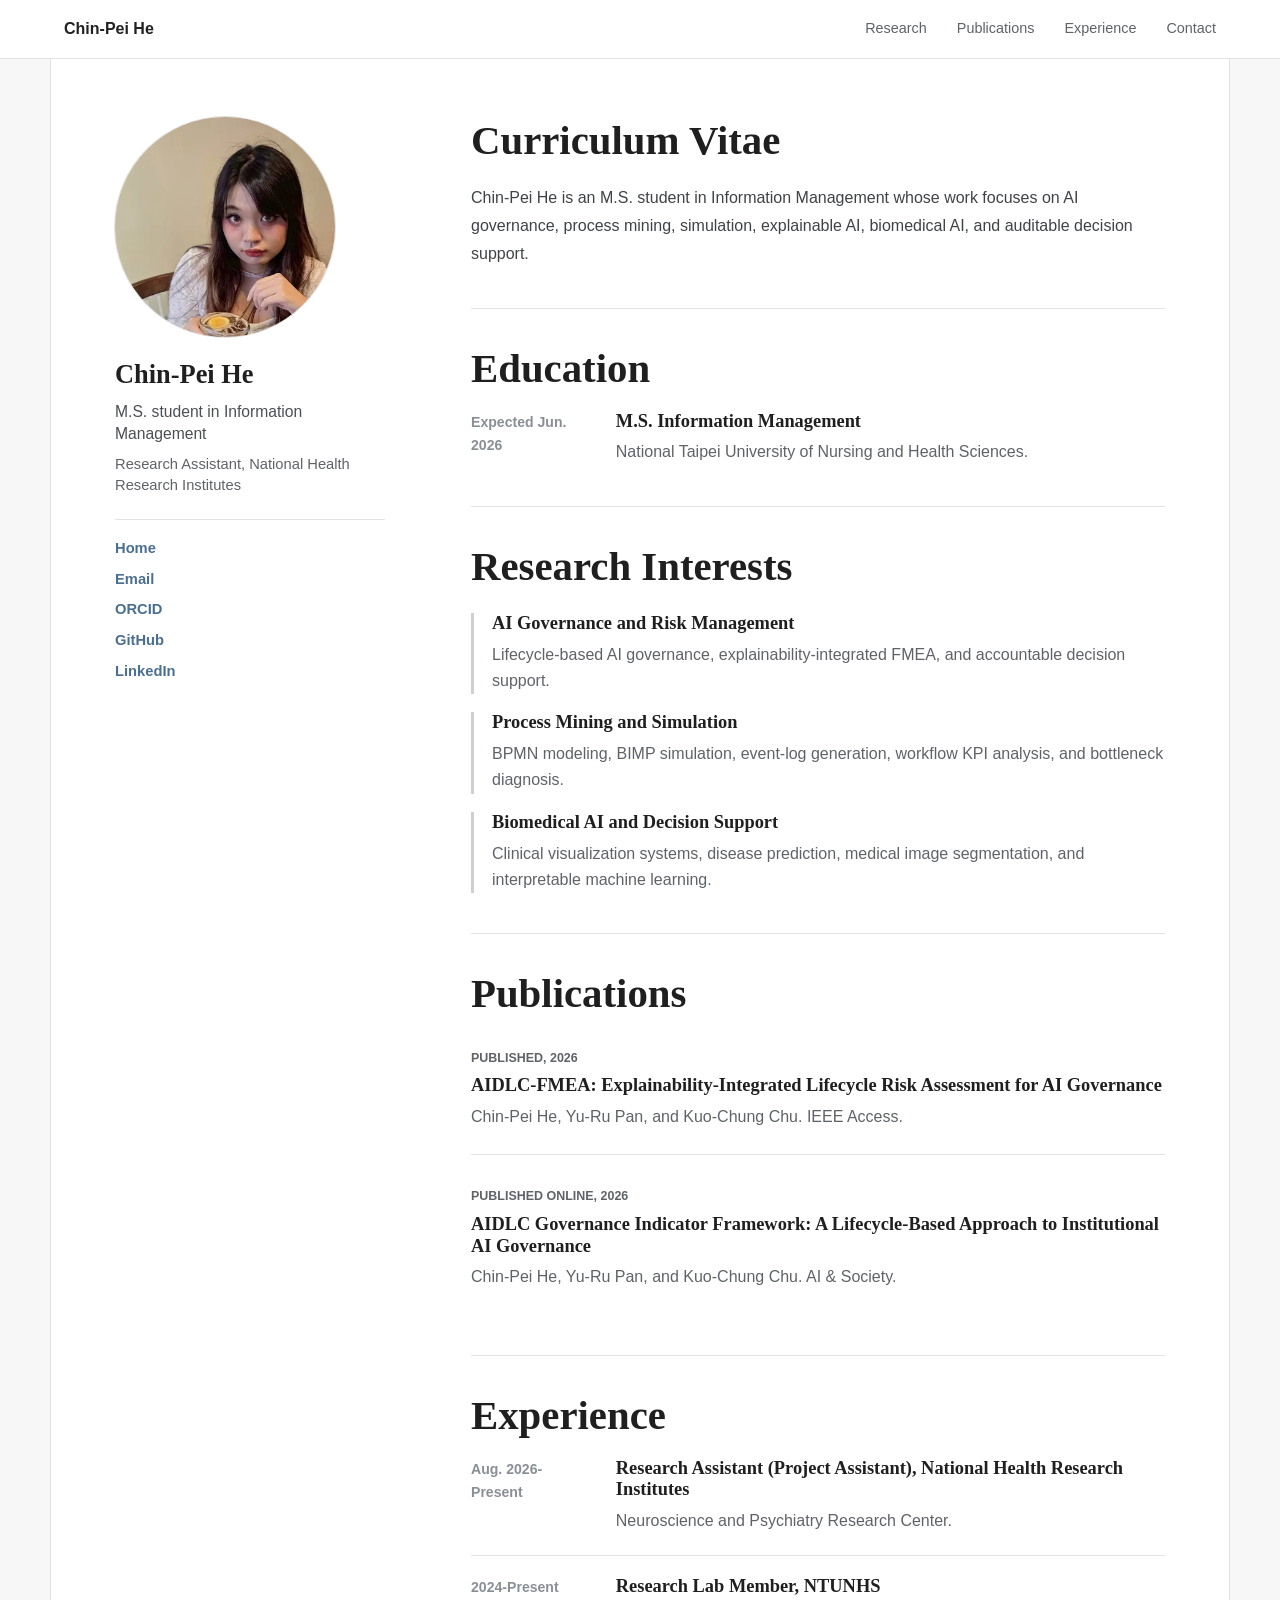
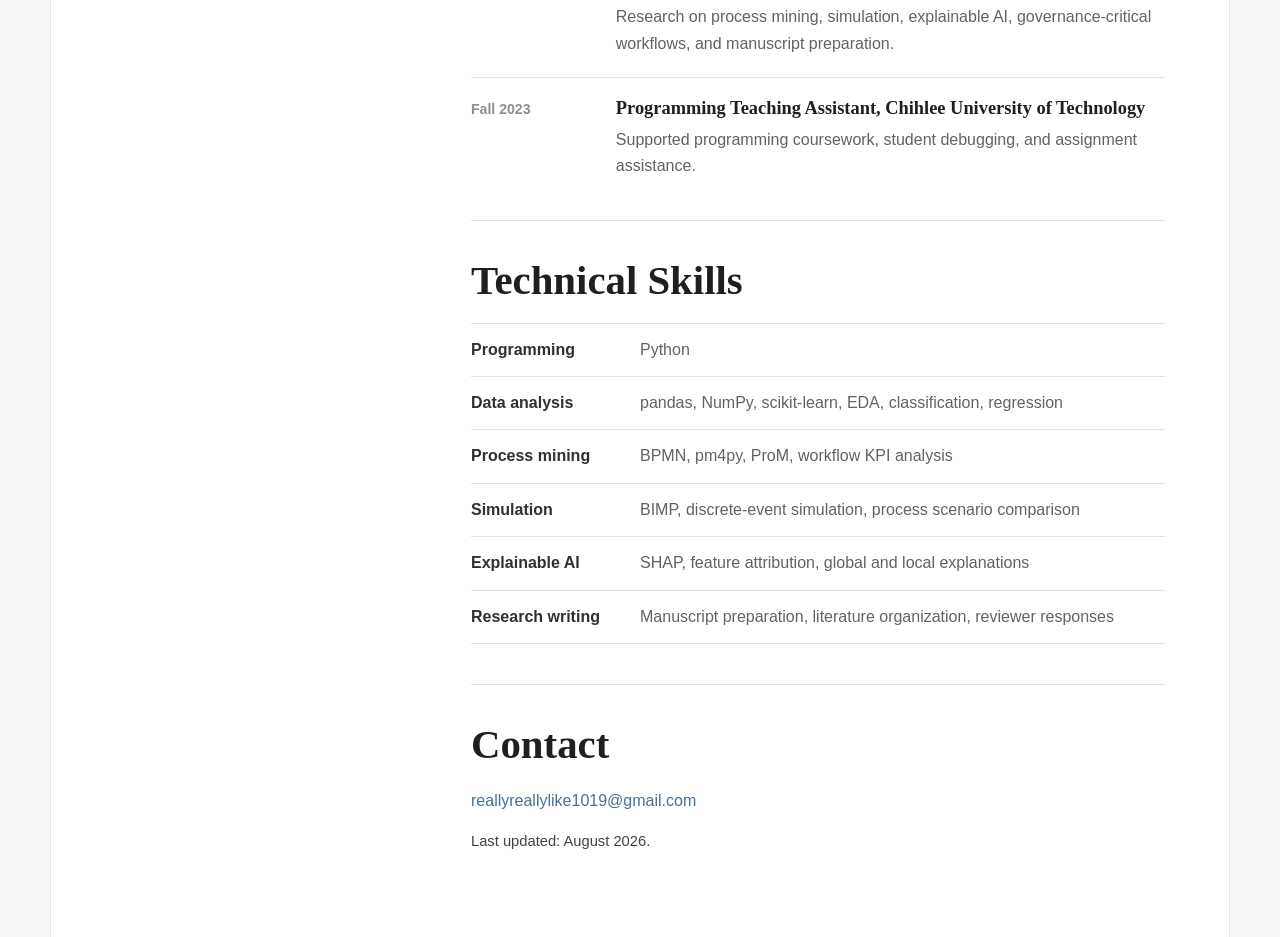
==== cv.html @ ba07c003 "Add public CV page" ====
<!doctype html>
<html lang="en">
  <head>
    <meta charset="utf-8" />
    <meta name="viewport" content="width=device-width, initial-scale=1" />
    <title>CV | Chin-Pei He</title>
    <meta
      name="description"
      content="Public CV page for Chin-Pei He, including education, research interests, publications, experience, service, and skills."
    />
    <link rel="stylesheet" href="styles.css" />
  </head>
  <body>
    <main class="academic-site" id="top">
      <header class="masthead" aria-label="Site header">
        <a class="site-title" href="index.html">Chin-Pei He</a>
        <nav class="top-nav" aria-label="Primary navigation">
          <a href="index.html#research">Research</a>
          <a href="index.html#publications">Publications</a>
          <a href="index.html#experience">Experience</a>
          <a href="index.html#contact">Contact</a>
        </nav>
      </header>

      <div class="page-grid">
        <aside class="author-sidebar" aria-label="Author profile">
          <img
            class="author-photo"
            src="assets/profile-web.webp"
            alt="Portrait of Chin-Pei He"
          />
          <h1>Chin-Pei He</h1>
          <p class="author-role">M.S. student in Information Management</p>
          <p class="author-affiliation">
            Research Assistant, National Health Research Institutes
          </p>
          <ul class="author-links" aria-label="Profile links">
            <li><a href="index.html">Home</a></li>
            <li><a href="mailto:reallyreallylike1019@gmail.com">Email</a></li>
            <li><a href="https://orcid.org/0009-0004-8913-9179" target="_blank" rel="noreferrer">ORCID</a></li>
            <li><a href="https://github.com/Ruby1019" target="_blank" rel="noreferrer">GitHub</a></li>
            <li><a href="https://www.linkedin.com/in/reallyreallylike1019/" target="_blank" rel="noreferrer">LinkedIn</a></li>
          </ul>
        </aside>

        <article class="content">
          <section class="intro-section">
            <h2>Curriculum Vitae</h2>
            <p>
              Chin-Pei He is an M.S. student in Information Management whose
              work focuses on AI governance, process mining, simulation,
              explainable AI, biomedical AI, and auditable decision support.
            </p>
          </section>

          <section class="content-section">
            <h2>Education</h2>
            <div class="timeline">
              <article class="timeline-item">
                <span>Expected Jun. 2026</span>
                <div>
                  <h3>M.S. Information Management</h3>
                  <p>National Taipei University of Nursing and Health Sciences.</p>
                </div>
              </article>
            </div>
          </section>

          <section class="content-section">
            <h2>Research Interests</h2>
            <div class="interest-list">
              <article class="interest-item">
                <h3>AI Governance and Risk Management</h3>
                <p>Lifecycle-based AI governance, explainability-integrated FMEA, and accountable decision support.</p>
              </article>
              <article class="interest-item">
                <h3>Process Mining and Simulation</h3>
                <p>BPMN modeling, BIMP simulation, event-log generation, workflow KPI analysis, and bottleneck diagnosis.</p>
              </article>
              <article class="interest-item">
                <h3>Biomedical AI and Decision Support</h3>
                <p>Clinical visualization systems, disease prediction, medical image segmentation, and interpretable machine learning.</p>
              </article>
            </div>
          </section>

          <section class="content-section">
            <h2>Publications</h2>
            <div class="publication-list">
              <article class="publication">
                <p class="publication-status">Published, 2026</p>
                <h3>AIDLC-FMEA: Explainability-Integrated Lifecycle Risk Assessment for AI Governance</h3>
                <p>Chin-Pei He, Yu-Ru Pan, and Kuo-Chung Chu. IEEE Access.</p>
              </article>
              <article class="publication">
                <p class="publication-status">Published online, 2026</p>
                <h3>AIDLC Governance Indicator Framework: A Lifecycle-Based Approach to Institutional AI Governance</h3>
                <p>Chin-Pei He, Yu-Ru Pan, and Kuo-Chung Chu. AI &amp; Society.</p>
              </article>
            </div>
          </section>

          <section class="content-section">
            <h2>Experience</h2>
            <div class="timeline">
              <article class="timeline-item">
                <span>Aug. 2026-Present</span>
                <div>
                  <h3>Research Assistant (Project Assistant), National Health Research Institutes</h3>
                  <p>Neuroscience and Psychiatry Research Center.</p>
                </div>
              </article>
              <article class="timeline-item">
                <span>2024-Present</span>
                <div>
                  <h3>Research Lab Member, NTUNHS</h3>
                  <p>Research on process mining, simulation, explainable AI, governance-critical workflows, and manuscript preparation.</p>
                </div>
              </article>
              <article class="timeline-item">
                <span>Fall 2023</span>
                <div>
                  <h3>Programming Teaching Assistant, Chihlee University of Technology</h3>
                  <p>Supported programming coursework, student debugging, and assignment assistance.</p>
                </div>
              </article>
            </div>
          </section>

          <section class="content-section">
            <h2>Technical Skills</h2>
            <div class="skill-list">
              <div><strong>Programming</strong><span>Python</span></div>
              <div><strong>Data analysis</strong><span>pandas, NumPy, scikit-learn, EDA, classification, regression</span></div>
              <div><strong>Process mining</strong><span>BPMN, pm4py, ProM, workflow KPI analysis</span></div>
              <div><strong>Simulation</strong><span>BIMP, discrete-event simulation, process scenario comparison</span></div>
              <div><strong>Explainable AI</strong><span>SHAP, feature attribution, global and local explanations</span></div>
              <div><strong>Research writing</strong><span>Manuscript preparation, literature organization, reviewer responses</span></div>
            </div>
          </section>

          <section class="content-section contact-section">
            <h2>Contact</h2>
            <p><a href="mailto:reallyreallylike1019@gmail.com">reallyreallylike1019@gmail.com</a></p>
            <p class="last-updated">Last updated: August 2026.</p>
          </section>
        </article>
      </div>
    </main>
  </body>
</html>
---- styles.css ----
:root {
  --background: #ffffff;
  --page: #f7f7f7;
  --surface: #ffffff;
  --foreground: #2b2b2b;
  --muted: #5f6368;
  --subtle: #8a8f95;
  --line: #e2e2e2;
  --line-strong: #cfcfcf;
  --link: #4a6f91;
  --link-hover: #2e506f;
  --sidebar: #333333;
}

* {
  box-sizing: border-box;
}

html {
  scroll-behavior: smooth;
}

body {
  margin: 0;
  background: var(--page);
  color: var(--foreground);
  font-family:
    Arial, Helvetica, "Noto Sans", "Liberation Sans", system-ui, sans-serif;
  font-size: 16px;
  line-height: 1.65;
}

a {
  color: var(--link);
  text-decoration: none;
}

a:hover {
  color: var(--link-hover);
  text-decoration: underline;
  text-underline-offset: 3px;
}

h1,
h2,
h3,
p {
  overflow-wrap: anywhere;
}

h1,
h2,
h3 {
  color: #1f1f1f;
  font-family: Georgia, "Times New Roman", serif;
  font-weight: 700;
  letter-spacing: 0;
  line-height: 1.18;
}

p {
  margin: 0;
}

.academic-site {
  min-height: 100vh;
}

.masthead {
  position: sticky;
  top: 0;
  z-index: 10;
  display: flex;
  align-items: center;
  justify-content: space-between;
  gap: 24px;
  border-bottom: 1px solid var(--line);
  background: rgba(255, 255, 255, 0.96);
  padding: 16px clamp(20px, 5vw, 72px);
}

.site-title {
  flex: 0 0 auto;
  color: #222222;
  font-size: 1rem;
  font-weight: 700;
}

.top-nav {
  display: flex;
  align-items: center;
  justify-content: flex-end;
  gap: clamp(14px, 2.4vw, 30px);
  color: var(--muted);
  font-size: 0.9rem;
}

.top-nav a {
  color: var(--muted);
}

.top-nav a:hover {
  color: #222222;
}

.page-grid {
  display: grid;
  grid-template-columns: minmax(220px, 270px) minmax(0, 820px);
  gap: clamp(42px, 7vw, 86px);
  align-items: start;
  width: min(100%, 1180px);
  margin: 0 auto;
  padding: clamp(34px, 5vw, 58px) clamp(20px, 5vw, 72px) 82px;
  background: var(--background);
  border-left: 1px solid var(--line);
  border-right: 1px solid var(--line);
}

.author-sidebar {
  position: sticky;
  top: 92px;
  display: grid;
  align-content: start;
  color: var(--sidebar);
}

.author-photo {
  display: block;
  width: min(100%, 220px);
  aspect-ratio: 1 / 1;
  border-radius: 50%;
  object-fit: cover;
  object-position: 54% 35%;
  box-shadow: 0 0 0 1px var(--line);
}

.author-sidebar h1 {
  margin: 22px 0 0;
  font-size: 1.65rem;
}

.author-role {
  margin-top: 10px;
  color: #4b4f54;
  font-size: 0.98rem;
  line-height: 1.45;
}

.author-affiliation {
  margin-top: 8px;
  color: var(--muted);
  font-size: 0.92rem;
  line-height: 1.45;
}

.author-links {
  display: grid;
  gap: 10px;
  margin: 22px 0 0;
  padding: 18px 0 0;
  border-top: 1px solid var(--line);
  color: var(--muted);
  font-size: 0.92rem;
  line-height: 1.42;
  list-style: none;
}

.author-links a {
  font-weight: 700;
}

.content {
  min-width: 0;
}

.intro-section,
.content-section {
  padding-bottom: 40px;
  border-bottom: 1px solid var(--line);
}

.content-section {
  padding-top: 36px;
}

.intro-section h2,
.content-section h2 {
  margin: 0 0 18px;
  font-size: clamp(1.85rem, 4vw, 2.55rem);
}

.intro-section p,
.content-section > p {
  max-width: 760px;
  color: #3f4347;
  line-height: 1.75;
}

.intro-section p + p,
.content-section > p + p {
  margin-top: 14px;
}

.action-row {
  display: flex;
  flex-wrap: wrap;
  gap: 10px;
  margin-top: 24px;
}

.action-row a {
  display: inline-flex;
  min-height: 36px;
  align-items: center;
  border: 1px solid var(--line-strong);
  background: #fafafa;
  padding: 0 13px;
  color: #333333;
  font-size: 0.88rem;
  font-weight: 700;
}

.action-row a:hover {
  border-color: #9ca3aa;
  background: #f1f3f4;
  text-decoration: none;
}

.interest-list {
  display: grid;
  gap: 18px;
  margin-top: 22px;
}

.interest-item {
  border-left: 3px solid var(--line-strong);
  padding-left: 18px;
}

.interest-item h3,
.publication h3,
.timeline-item h3 {
  margin: 0;
  font-size: 1.15rem;
}

.interest-item p,
.publication p,
.timeline-item p {
  margin-top: 7px;
  color: var(--muted);
  line-height: 1.65;
}

.news-list {
  display: grid;
  gap: 9px;
  margin: 0;
  padding-left: 19px;
  color: #3f4347;
}

.news-list li::marker {
  color: var(--subtle);
}

.publication-list {
  display: grid;
  gap: 0;
  margin-top: 22px;
}

.publication {
  padding: 24px 0;
  border-top: 1px solid var(--line);
}

.publication:first-child {
  border-top: 0;
  padding-top: 0;
}

.publication-status {
  margin: 0 0 7px;
  color: var(--subtle);
  font-size: 0.78rem;
  font-weight: 700;
  letter-spacing: 0;
  text-transform: uppercase;
}

.publication-links {
  display: flex;
  flex-wrap: wrap;
  gap: 10px;
  margin-top: 12px;
}

.publication-links a {
  font-size: 0.9rem;
  font-weight: 700;
}

.timeline {
  display: grid;
  gap: 20px;
}

.timeline-item {
  display: grid;
  grid-template-columns: minmax(112px, 0.22fr) minmax(0, 1fr);
  gap: 24px;
  padding-top: 20px;
  border-top: 1px solid var(--line);
}

.timeline-item:first-child {
  padding-top: 0;
  border-top: 0;
}

.timeline-item span {
  color: var(--subtle);
  font-size: 0.88rem;
  font-weight: 700;
}

.compact-section {
  padding-bottom: 36px;
}

.skill-list {
  display: grid;
  gap: 0;
  border-top: 1px solid var(--line);
}

.skill-list div {
  display: grid;
  grid-template-columns: minmax(130px, 0.28fr) minmax(0, 1fr);
  gap: 22px;
  border-bottom: 1px solid var(--line);
  padding: 13px 0;
}

.skill-list strong {
  color: #2e3134;
}

.skill-list span {
  color: var(--muted);
}

.contact-section {
  border-bottom: 0;
  padding-bottom: 0;
}

.last-updated {
  color: var(--subtle);
  font-size: 0.92rem;
}

@media (max-width: 900px) {
  .masthead {
    align-items: flex-start;
    flex-direction: column;
    gap: 10px;
  }

  .top-nav {
    justify-content: flex-start;
    flex-wrap: wrap;
    gap: 8px 16px;
  }

  .page-grid {
    grid-template-columns: 1fr;
    border: 0;
  }

  .author-sidebar {
    position: static;
    grid-template-columns: 120px minmax(0, 1fr);
    column-gap: 22px;
  }

  .author-photo {
    grid-row: span 4;
    width: 120px;
  }

  .author-sidebar h1 {
    margin-top: 0;
  }

  .author-links {
    grid-column: 1 / -1;
  }
}

@media (max-width: 620px) {
  body {
    font-size: 15px;
  }

  .masthead {
    padding: 14px 18px;
  }

  .page-grid {
    padding: 28px 18px 62px;
  }

  .author-sidebar {
    grid-template-columns: 92px minmax(0, 1fr);
    column-gap: 16px;
  }

  .author-photo {
    width: 92px;
  }

  .author-sidebar h1 {
    font-size: 1.35rem;
  }

  .timeline-item,
  .skill-list div {
    grid-template-columns: 1fr;
    gap: 6px;
  }

  .action-row a {
    width: 100%;
    justify-content: center;
  }
}
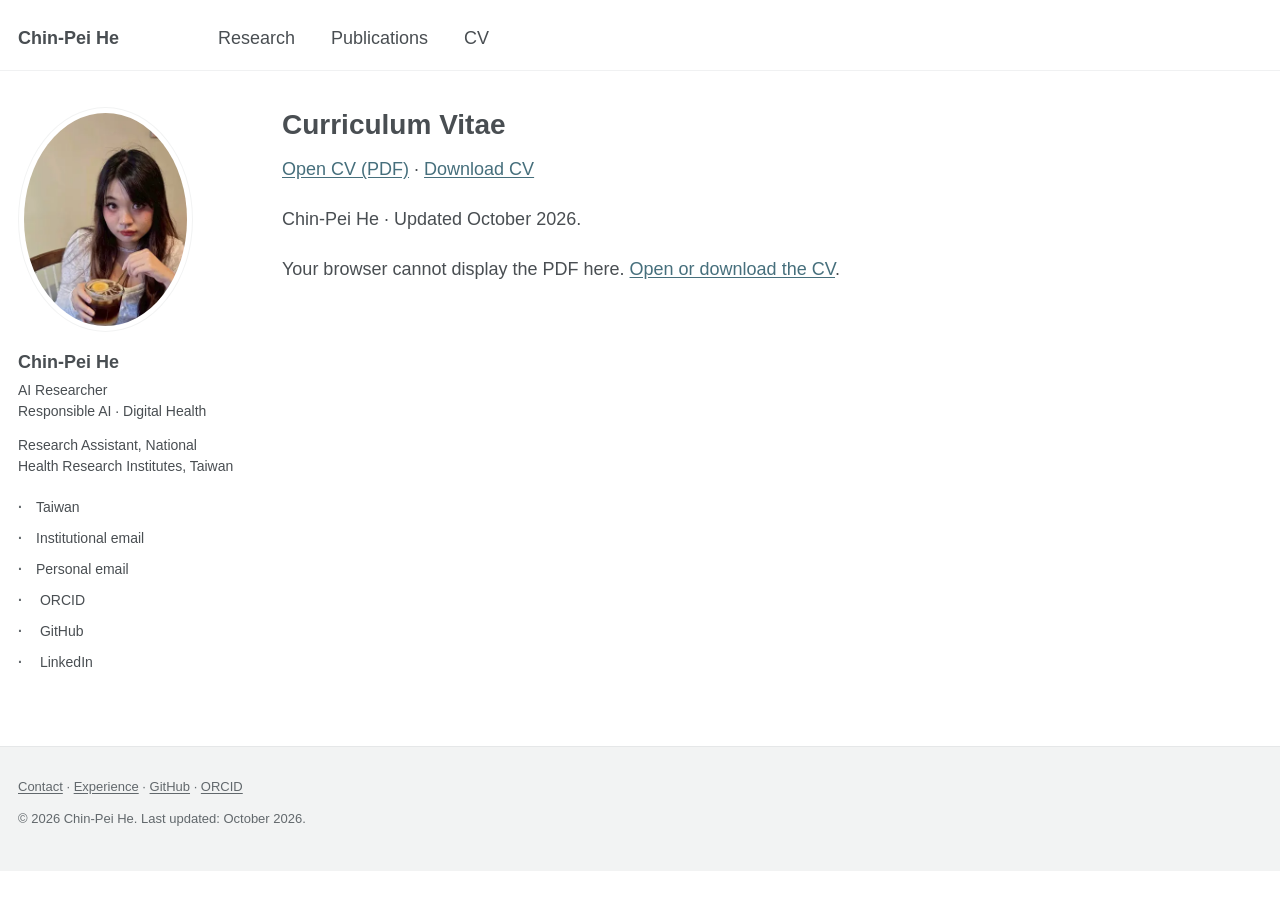
==== commit 5884d30c: "Fix CV navigation using supplied PDF hosted on GitHub Pages" ====
--- a/cv.html
+++ b/cv.html
@@ -1,151 +1,44 @@
 <!doctype html>
-<html lang="en">
-  <head>
-    <meta charset="utf-8" />
-    <meta name="viewport" content="width=device-width, initial-scale=1" />
-    <title>CV | Chin-Pei He</title>
-    <meta
-      name="description"
-      content="Public CV page for Chin-Pei He, including education, research interests, publications, experience, service, and skills."
-    />
-    <link rel="stylesheet" href="styles.css" />
-  </head>
-  <body>
-    <main class="academic-site" id="top">
-      <header class="masthead" aria-label="Site header">
-        <a class="site-title" href="index.html">Chin-Pei He</a>
-        <nav class="top-nav" aria-label="Primary navigation">
-          <a href="index.html#research">Research</a>
-          <a href="index.html#publications">Publications</a>
-          <a href="index.html#experience">Experience</a>
-          <a href="index.html#contact">Contact</a>
-        </nav>
-      </header>
-
-      <div class="page-grid">
-        <aside class="author-sidebar" aria-label="Author profile">
+<html lang="en"><head><meta charset="utf-8"><meta name="viewport" content="width=device-width, initial-scale=1"><title>CV | Chin-Pei He</title><meta name="description" content="Chin-Pei He — responsible AI, human-AI decision support, and digital health research."><meta property="og:title" content="Chin-Pei He | Chin-Pei He"><meta property="og:description" content="Responsible and auditable AI for human-centred decision support."><meta property="og:type" content="website"><link rel="stylesheet" href="styles.css?v=20261007"></head>
+<body><a class="skip-link" href="#main">Skip to content</a><header class="masthead"><div class="masthead-inner"><a class="site-title" href="index.html">Chin-Pei He</a><nav class="top-nav" aria-label="Primary navigation"><a href="research.html">Research</a><a href="publications.html">Publications</a><a href="files/He_Chin_Pei_CV.pdf">CV</a></nav></div></header><div class="page-grid"><aside class="author-sidebar" aria-label="Author profile">
           <img
             class="author-photo"
             src="assets/profile-web.webp"
             alt="Portrait of Chin-Pei He"
           />
-          <h1>Chin-Pei He</h1>
-          <p class="author-role">M.S. student in Information Management</p>
+          <h2>Chin-Pei He</h2>
+          <p class="author-role">AI Researcher<br>Responsible AI · Digital Health</p>
           <p class="author-affiliation">
-            Research Assistant, National Health Research Institutes
+            Research Assistant, National Health Research Institutes, Taiwan
           </p>
+
           <ul class="author-links" aria-label="Profile links">
-            <li><a href="index.html">Home</a></li>
-            <li><a href="mailto:reallyreallylike1019@gmail.com">Email</a></li>
-            <li><a href="https://orcid.org/0009-0004-8913-9179" target="_blank" rel="noreferrer">ORCID</a></li>
-            <li><a href="https://github.com/Ruby1019" target="_blank" rel="noreferrer">GitHub</a></li>
-            <li><a href="https://www.linkedin.com/in/reallyreallylike1019/" target="_blank" rel="noreferrer">LinkedIn</a></li>
+            <li>Taiwan</li>
+
+            <li><a href="mailto:hechinpei19@nhri.edu.tw">Institutional email</a></li>
+            <li><a href="mailto:reallyreallylike1019@gmail.com">Personal email</a></li>
+            <li>
+              <a
+                href="https://orcid.org/0009-0004-8913-9179"
+                target="_blank"
+                rel="noreferrer"
+              >
+                ORCID
+              </a>
+            </li>
+            <li>
+              <a href="https://github.com/Ruby1019" target="_blank" rel="noreferrer">
+                GitHub
+              </a>
+            </li>
+            <li>
+              <a
+                href="https://www.linkedin.com/in/reallyreallylike1019/"
+                target="_blank"
+                rel="noreferrer"
+              >
+                LinkedIn
+              </a>
+            </li>
           </ul>
-        </aside>
-
-        <article class="content">
-          <section class="intro-section">
-            <h2>Curriculum Vitae</h2>
-            <p>
-              Chin-Pei He is an M.S. student in Information Management whose
-              work focuses on AI governance, process mining, simulation,
-              explainable AI, biomedical AI, and auditable decision support.
-            </p>
-          </section>
-
-          <section class="content-section">
-            <h2>Education</h2>
-            <div class="timeline">
-              <article class="timeline-item">
-                <span>Expected Jun. 2026</span>
-                <div>
-                  <h3>M.S. Information Management</h3>
-                  <p>National Taipei University of Nursing and Health Sciences.</p>
-                </div>
-              </article>
-            </div>
-          </section>
-
-          <section class="content-section">
-            <h2>Research Interests</h2>
-            <div class="interest-list">
-              <article class="interest-item">
-                <h3>AI Governance and Risk Management</h3>
-                <p>Lifecycle-based AI governance, explainability-integrated FMEA, and accountable decision support.</p>
-              </article>
-              <article class="interest-item">
-                <h3>Process Mining and Simulation</h3>
-                <p>BPMN modeling, BIMP simulation, event-log generation, workflow KPI analysis, and bottleneck diagnosis.</p>
-              </article>
-              <article class="interest-item">
-                <h3>Biomedical AI and Decision Support</h3>
-                <p>Clinical visualization systems, disease prediction, medical image segmentation, and interpretable machine learning.</p>
-              </article>
-            </div>
-          </section>
-
-          <section class="content-section">
-            <h2>Publications</h2>
-            <div class="publication-list">
-              <article class="publication">
-                <p class="publication-status">Published, 2026</p>
-                <h3>AIDLC-FMEA: Explainability-Integrated Lifecycle Risk Assessment for AI Governance</h3>
-                <p>Chin-Pei He, Yu-Ru Pan, and Kuo-Chung Chu. IEEE Access.</p>
-              </article>
-              <article class="publication">
-                <p class="publication-status">Published online, 2026</p>
-                <h3>AIDLC Governance Indicator Framework: A Lifecycle-Based Approach to Institutional AI Governance</h3>
-                <p>Chin-Pei He, Yu-Ru Pan, and Kuo-Chung Chu. AI &amp; Society.</p>
-              </article>
-            </div>
-          </section>
-
-          <section class="content-section">
-            <h2>Experience</h2>
-            <div class="timeline">
-              <article class="timeline-item">
-                <span>Aug. 2026-Present</span>
-                <div>
-                  <h3>Research Assistant (Project Assistant), National Health Research Institutes</h3>
-                  <p>Neuroscience and Psychiatry Research Center.</p>
-                </div>
-              </article>
-              <article class="timeline-item">
-                <span>2024-Present</span>
-                <div>
-                  <h3>Research Lab Member, NTUNHS</h3>
-                  <p>Research on process mining, simulation, explainable AI, governance-critical workflows, and manuscript preparation.</p>
-                </div>
-              </article>
-              <article class="timeline-item">
-                <span>Fall 2023</span>
-                <div>
-                  <h3>Programming Teaching Assistant, Chihlee University of Technology</h3>
-                  <p>Supported programming coursework, student debugging, and assignment assistance.</p>
-                </div>
-              </article>
-            </div>
-          </section>
-
-          <section class="content-section">
-            <h2>Technical Skills</h2>
-            <div class="skill-list">
-              <div><strong>Programming</strong><span>Python</span></div>
-              <div><strong>Data analysis</strong><span>pandas, NumPy, scikit-learn, EDA, classification, regression</span></div>
-              <div><strong>Process mining</strong><span>BPMN, pm4py, ProM, workflow KPI analysis</span></div>
-              <div><strong>Simulation</strong><span>BIMP, discrete-event simulation, process scenario comparison</span></div>
-              <div><strong>Explainable AI</strong><span>SHAP, feature attribution, global and local explanations</span></div>
-              <div><strong>Research writing</strong><span>Manuscript preparation, literature organization, reviewer responses</span></div>
-            </div>
-          </section>
-
-          <section class="content-section contact-section">
-            <h2>Contact</h2>
-            <p><a href="mailto:reallyreallylike1019@gmail.com">reallyreallylike1019@gmail.com</a></p>
-            <p class="last-updated">Last updated: August 2026.</p>
-          </section>
-        </article>
-      </div>
-    </main>
-  </body>
-</html>
+        </aside><main class="content" id="main"><h1>Curriculum Vitae</h1><p><a href="files/He_Chin_Pei_CV.pdf">Open CV (PDF)</a> · <a href="files/He_Chin_Pei_CV.pdf" download>Download CV</a></p><p>Chin-Pei He · Updated October 2026.</p><object data="files/He_Chin_Pei_CV.pdf" type="application/pdf" width="100%" height="900" aria-label="Chin-Pei He curriculum vitae"><p>Your browser cannot display the PDF here. <a href="files/He_Chin_Pei_CV.pdf">Open or download the CV</a>.</p></object></main></div><footer class="site-footer"><div><p><a href="index.html#contact">Contact</a> · <a href="experience.html">Experience</a> · <a href="https://github.com/Ruby1019">GitHub</a> · <a href="https://orcid.org/0009-0004-8913-9179">ORCID</a></p><p>© 2026 Chin-Pei He. Last updated: October 2026.</p></div></footer></body></html>
--- a/styles.css
+++ b/styles.css
@@ -1,438 +1,4 @@
-:root {
-  --background: #ffffff;
-  --page: #f7f7f7;
-  --surface: #ffffff;
-  --foreground: #2b2b2b;
-  --muted: #5f6368;
-  --subtle: #8a8f95;
-  --line: #e2e2e2;
-  --line-strong: #cfcfcf;
-  --link: #4a6f91;
-  --link-hover: #2e506f;
-  --sidebar: #333333;
-}
-
-* {
-  box-sizing: border-box;
-}
-
-html {
-  scroll-behavior: smooth;
-}
-
-body {
-  margin: 0;
-  background: var(--page);
-  color: var(--foreground);
-  font-family:
-    Arial, Helvetica, "Noto Sans", "Liberation Sans", system-ui, sans-serif;
-  font-size: 16px;
-  line-height: 1.65;
-}
-
-a {
-  color: var(--link);
-  text-decoration: none;
-}
-
-a:hover {
-  color: var(--link-hover);
-  text-decoration: underline;
-  text-underline-offset: 3px;
-}
-
-h1,
-h2,
-h3,
-p {
-  overflow-wrap: anywhere;
-}
-
-h1,
-h2,
-h3 {
-  color: #1f1f1f;
-  font-family: Georgia, "Times New Roman", serif;
-  font-weight: 700;
-  letter-spacing: 0;
-  line-height: 1.18;
-}
-
-p {
-  margin: 0;
-}
-
-.academic-site {
-  min-height: 100vh;
-}
-
-.masthead {
-  position: sticky;
-  top: 0;
-  z-index: 10;
-  display: flex;
-  align-items: center;
-  justify-content: space-between;
-  gap: 24px;
-  border-bottom: 1px solid var(--line);
-  background: rgba(255, 255, 255, 0.96);
-  padding: 16px clamp(20px, 5vw, 72px);
-}
-
-.site-title {
-  flex: 0 0 auto;
-  color: #222222;
-  font-size: 1rem;
-  font-weight: 700;
-}
-
-.top-nav {
-  display: flex;
-  align-items: center;
-  justify-content: flex-end;
-  gap: clamp(14px, 2.4vw, 30px);
-  color: var(--muted);
-  font-size: 0.9rem;
-}
-
-.top-nav a {
-  color: var(--muted);
-}
-
-.top-nav a:hover {
-  color: #222222;
-}
-
-.page-grid {
-  display: grid;
-  grid-template-columns: minmax(220px, 270px) minmax(0, 820px);
-  gap: clamp(42px, 7vw, 86px);
-  align-items: start;
-  width: min(100%, 1180px);
-  margin: 0 auto;
-  padding: clamp(34px, 5vw, 58px) clamp(20px, 5vw, 72px) 82px;
-  background: var(--background);
-  border-left: 1px solid var(--line);
-  border-right: 1px solid var(--line);
-}
-
-.author-sidebar {
-  position: sticky;
-  top: 92px;
-  display: grid;
-  align-content: start;
-  color: var(--sidebar);
-}
-
-.author-photo {
-  display: block;
-  width: min(100%, 220px);
-  aspect-ratio: 1 / 1;
-  border-radius: 50%;
-  object-fit: cover;
-  object-position: 54% 35%;
-  box-shadow: 0 0 0 1px var(--line);
-}
-
-.author-sidebar h1 {
-  margin: 22px 0 0;
-  font-size: 1.65rem;
-}
-
-.author-role {
-  margin-top: 10px;
-  color: #4b4f54;
-  font-size: 0.98rem;
-  line-height: 1.45;
-}
-
-.author-affiliation {
-  margin-top: 8px;
-  color: var(--muted);
-  font-size: 0.92rem;
-  line-height: 1.45;
-}
-
-.author-links {
-  display: grid;
-  gap: 10px;
-  margin: 22px 0 0;
-  padding: 18px 0 0;
-  border-top: 1px solid var(--line);
-  color: var(--muted);
-  font-size: 0.92rem;
-  line-height: 1.42;
-  list-style: none;
-}
-
-.author-links a {
-  font-weight: 700;
-}
-
-.content {
-  min-width: 0;
-}
-
-.intro-section,
-.content-section {
-  padding-bottom: 40px;
-  border-bottom: 1px solid var(--line);
-}
-
-.content-section {
-  padding-top: 36px;
-}
-
-.intro-section h2,
-.content-section h2 {
-  margin: 0 0 18px;
-  font-size: clamp(1.85rem, 4vw, 2.55rem);
-}
-
-.intro-section p,
-.content-section > p {
-  max-width: 760px;
-  color: #3f4347;
-  line-height: 1.75;
-}
-
-.intro-section p + p,
-.content-section > p + p {
-  margin-top: 14px;
-}
-
-.action-row {
-  display: flex;
-  flex-wrap: wrap;
-  gap: 10px;
-  margin-top: 24px;
-}
-
-.action-row a {
-  display: inline-flex;
-  min-height: 36px;
-  align-items: center;
-  border: 1px solid var(--line-strong);
-  background: #fafafa;
-  padding: 0 13px;
-  color: #333333;
-  font-size: 0.88rem;
-  font-weight: 700;
-}
-
-.action-row a:hover {
-  border-color: #9ca3aa;
-  background: #f1f3f4;
-  text-decoration: none;
-}
-
-.interest-list {
-  display: grid;
-  gap: 18px;
-  margin-top: 22px;
-}
-
-.interest-item {
-  border-left: 3px solid var(--line-strong);
-  padding-left: 18px;
-}
-
-.interest-item h3,
-.publication h3,
-.timeline-item h3 {
-  margin: 0;
-  font-size: 1.15rem;
-}
-
-.interest-item p,
-.publication p,
-.timeline-item p {
-  margin-top: 7px;
-  color: var(--muted);
-  line-height: 1.65;
-}
-
-.news-list {
-  display: grid;
-  gap: 9px;
-  margin: 0;
-  padding-left: 19px;
-  color: #3f4347;
-}
-
-.news-list li::marker {
-  color: var(--subtle);
-}
-
-.publication-list {
-  display: grid;
-  gap: 0;
-  margin-top: 22px;
-}
-
-.publication {
-  padding: 24px 0;
-  border-top: 1px solid var(--line);
-}
-
-.publication:first-child {
-  border-top: 0;
-  padding-top: 0;
-}
-
-.publication-status {
-  margin: 0 0 7px;
-  color: var(--subtle);
-  font-size: 0.78rem;
-  font-weight: 700;
-  letter-spacing: 0;
-  text-transform: uppercase;
-}
-
-.publication-links {
-  display: flex;
-  flex-wrap: wrap;
-  gap: 10px;
-  margin-top: 12px;
-}
-
-.publication-links a {
-  font-size: 0.9rem;
-  font-weight: 700;
-}
-
-.timeline {
-  display: grid;
-  gap: 20px;
-}
-
-.timeline-item {
-  display: grid;
-  grid-template-columns: minmax(112px, 0.22fr) minmax(0, 1fr);
-  gap: 24px;
-  padding-top: 20px;
-  border-top: 1px solid var(--line);
-}
-
-.timeline-item:first-child {
-  padding-top: 0;
-  border-top: 0;
-}
-
-.timeline-item span {
-  color: var(--subtle);
-  font-size: 0.88rem;
-  font-weight: 700;
-}
-
-.compact-section {
-  padding-bottom: 36px;
-}
-
-.skill-list {
-  display: grid;
-  gap: 0;
-  border-top: 1px solid var(--line);
-}
-
-.skill-list div {
-  display: grid;
-  grid-template-columns: minmax(130px, 0.28fr) minmax(0, 1fr);
-  gap: 22px;
-  border-bottom: 1px solid var(--line);
-  padding: 13px 0;
-}
-
-.skill-list strong {
-  color: #2e3134;
-}
-
-.skill-list span {
-  color: var(--muted);
-}
-
-.contact-section {
-  border-bottom: 0;
-  padding-bottom: 0;
-}
-
-.last-updated {
-  color: var(--subtle);
-  font-size: 0.92rem;
-}
-
-@media (max-width: 900px) {
-  .masthead {
-    align-items: flex-start;
-    flex-direction: column;
-    gap: 10px;
-  }
-
-  .top-nav {
-    justify-content: flex-start;
-    flex-wrap: wrap;
-    gap: 8px 16px;
-  }
-
-  .page-grid {
-    grid-template-columns: 1fr;
-    border: 0;
-  }
-
-  .author-sidebar {
-    position: static;
-    grid-template-columns: 120px minmax(0, 1fr);
-    column-gap: 22px;
-  }
-
-  .author-photo {
-    grid-row: span 4;
-    width: 120px;
-  }
-
-  .author-sidebar h1 {
-    margin-top: 0;
-  }
-
-  .author-links {
-    grid-column: 1 / -1;
-  }
-}
-
-@media (max-width: 620px) {
-  body {
-    font-size: 15px;
-  }
-
-  .masthead {
-    padding: 14px 18px;
-  }
-
-  .page-grid {
-    padding: 28px 18px 62px;
-  }
-
-  .author-sidebar {
-    grid-template-columns: 92px minmax(0, 1fr);
-    column-gap: 16px;
-  }
-
-  .author-photo {
-    width: 92px;
-  }
-
-  .author-sidebar h1 {
-    font-size: 1.35rem;
-  }
-
-  .timeline-item,
-  .skill-list div {
-    grid-template-columns: 1fr;
-    gap: 6px;
-  }
-
-  .action-row a {
-    width: 100%;
-    justify-content: center;
-  }
-}
+:root{--ink:#494e52;--muted:#62686c;--link:#466f7c;--line:#f0f1f2}*{box-sizing:border-box}html{scroll-behavior:smooth}body{margin:0;background:#fff;color:var(--ink);font-family:-apple-system,BlinkMacSystemFont,"Segoe UI",Arial,sans-serif;font-size:18px;line-height:1.55}a{color:var(--link);text-decoration:underline;text-underline-offset:2px}a:hover{color:#263f48}a:focus-visible,summary:focus-visible{outline:2px solid var(--link);outline-offset:4px}h1,h2,h3{font-family:inherit;line-height:1.25;color:var(--ink);font-weight:700}h1{font-size:28px;margin:0 0 14px}h2{font-size:24px;margin:38px 0 12px;padding-bottom:9px;border-bottom:1px solid var(--line)}h3{font-size:20px;margin:22px 0 9px}p{margin:0 0 22px}li{margin:0 0 9px}ul{padding-left:40px;margin:22px 0}img{max-width:100%}.masthead{border-bottom:1px solid var(--line)}.masthead-inner{max-width:1280px;margin:auto;display:flex;align-items:center;gap:52px;padding:25px 18px 17px}.site-title{min-width:148px;font-weight:700}.masthead a{text-decoration:none;color:var(--ink)}.top-nav{display:flex;gap:36px}.top-nav a[aria-current=page]{box-shadow:0 2px var(--ink);padding-bottom:3px}.page-grid{max-width:1280px;min-height:75vh;margin:0 auto;display:grid;grid-template-columns:220px minmax(0,800px);gap:44px;padding:36px 18px 65px}.author-sidebar{font-size:14px;line-height:1.5;align-self:start}.author-photo{width:175px;height:225px;object-fit:cover;object-position:54% 35%;border-radius:50%;padding:5px;border:1px solid #f2f3f3}.author-sidebar h2{font-size:18px;border:0;padding:0;margin:13px 0 7px}.author-role{margin:0 0 13px}.author-affiliation{margin:0 0 20px}.author-links{list-style:none;padding:0;margin:0;display:grid;gap:10px}.author-links li{margin:0;overflow-wrap:anywhere}.author-links a{color:var(--ink);text-decoration:none}.author-links a:hover{text-decoration:underline}.author-links li::before{content:'·';display:inline-block;width:18px;font-weight:bold;color:var(--muted)}.content{min-width:0}.intro-section p+p{margin-top:24px}.content>section:first-child>h1{margin-top:0}.content p,.content li,.content dd{overflow-wrap:anywhere}.content section{scroll-margin-top:20px}.interest-item p{margin-bottom:20px}.project-grid{display:grid;gap:0}.project-card{border-bottom:1px solid #e6e8e9;padding:18px 0}.project-card summary{cursor:pointer}.project-status{font-size:13px;color:var(--muted)}.project-title{display:block;font-size:20px;font-weight:700;margin:6px 0}.project-toggle{font-size:14px;color:var(--link)}.project-card[open] .project-toggle{display:none}.project-card dt{font-weight:700;margin-top:14px}.project-card dd{margin:4px 0 16px}.project-links{margin:0;font-size:16px}.publication{margin-bottom:30px}.publication h3{margin:6px 0 10px}.publication p{margin-bottom:7px}.publication-status{font-size:13px;color:var(--muted);text-transform:uppercase;letter-spacing:.02em}.publication-links{display:flex;gap:18px;font-size:16px;margin-top:9px}.timeline-item{margin:0 0 28px}.timeline-item>span{font-size:14px;color:var(--muted)}.timeline-item h3{margin-top:5px}.skill-list>div{padding:10px 0;border-bottom:1px solid var(--line);display:grid;grid-template-columns:180px 1fr;gap:18px}.last-updated{font-size:14px;color:var(--muted)}.site-footer{background:#f2f3f3;border-top:1px solid #e5e7e8;padding:30px 18px;color:var(--muted);font-size:13px}.site-footer>div{max-width:1244px;margin:auto}.site-footer p{margin:0 0 12px}.site-footer a{color:inherit}.skip-link{position:absolute;left:12px;top:-70px;padding:10px;background:#fff;z-index:5}.skip-link:focus{top:8px}
+@media(min-width:1400px){.page-grid{grid-template-columns:240px minmax(0,850px);gap:55px}}
+@media(max-width:760px){body{font-size:16px}.masthead-inner{gap:24px;padding:18px 16px;flex-wrap:wrap}.site-title{min-width:0}.top-nav{gap:22px;font-size:15px}.page-grid{display:block;padding:25px 18px 45px}.author-sidebar{display:grid;grid-template-columns:92px 1fr;column-gap:18px;margin-bottom:35px}.author-photo{grid-row:1/4;width:90px;height:115px}.author-sidebar h2{margin:0 0 5px}.author-role{margin:0 0 6px}.author-affiliation{margin:0}.author-links{grid-column:1/-1;display:flex;flex-wrap:wrap;gap:8px 16px;margin-top:16px;font-size:13px}.author-links li::before{display:none}h1{font-size:27px}h2{font-size:22px;margin-top:30px}.skill-list>div{grid-template-columns:1fr;gap:3px}.content ul{padding-left:24px}}
+@media(prefers-reduced-motion:reduce){html{scroll-behavior:auto}}
